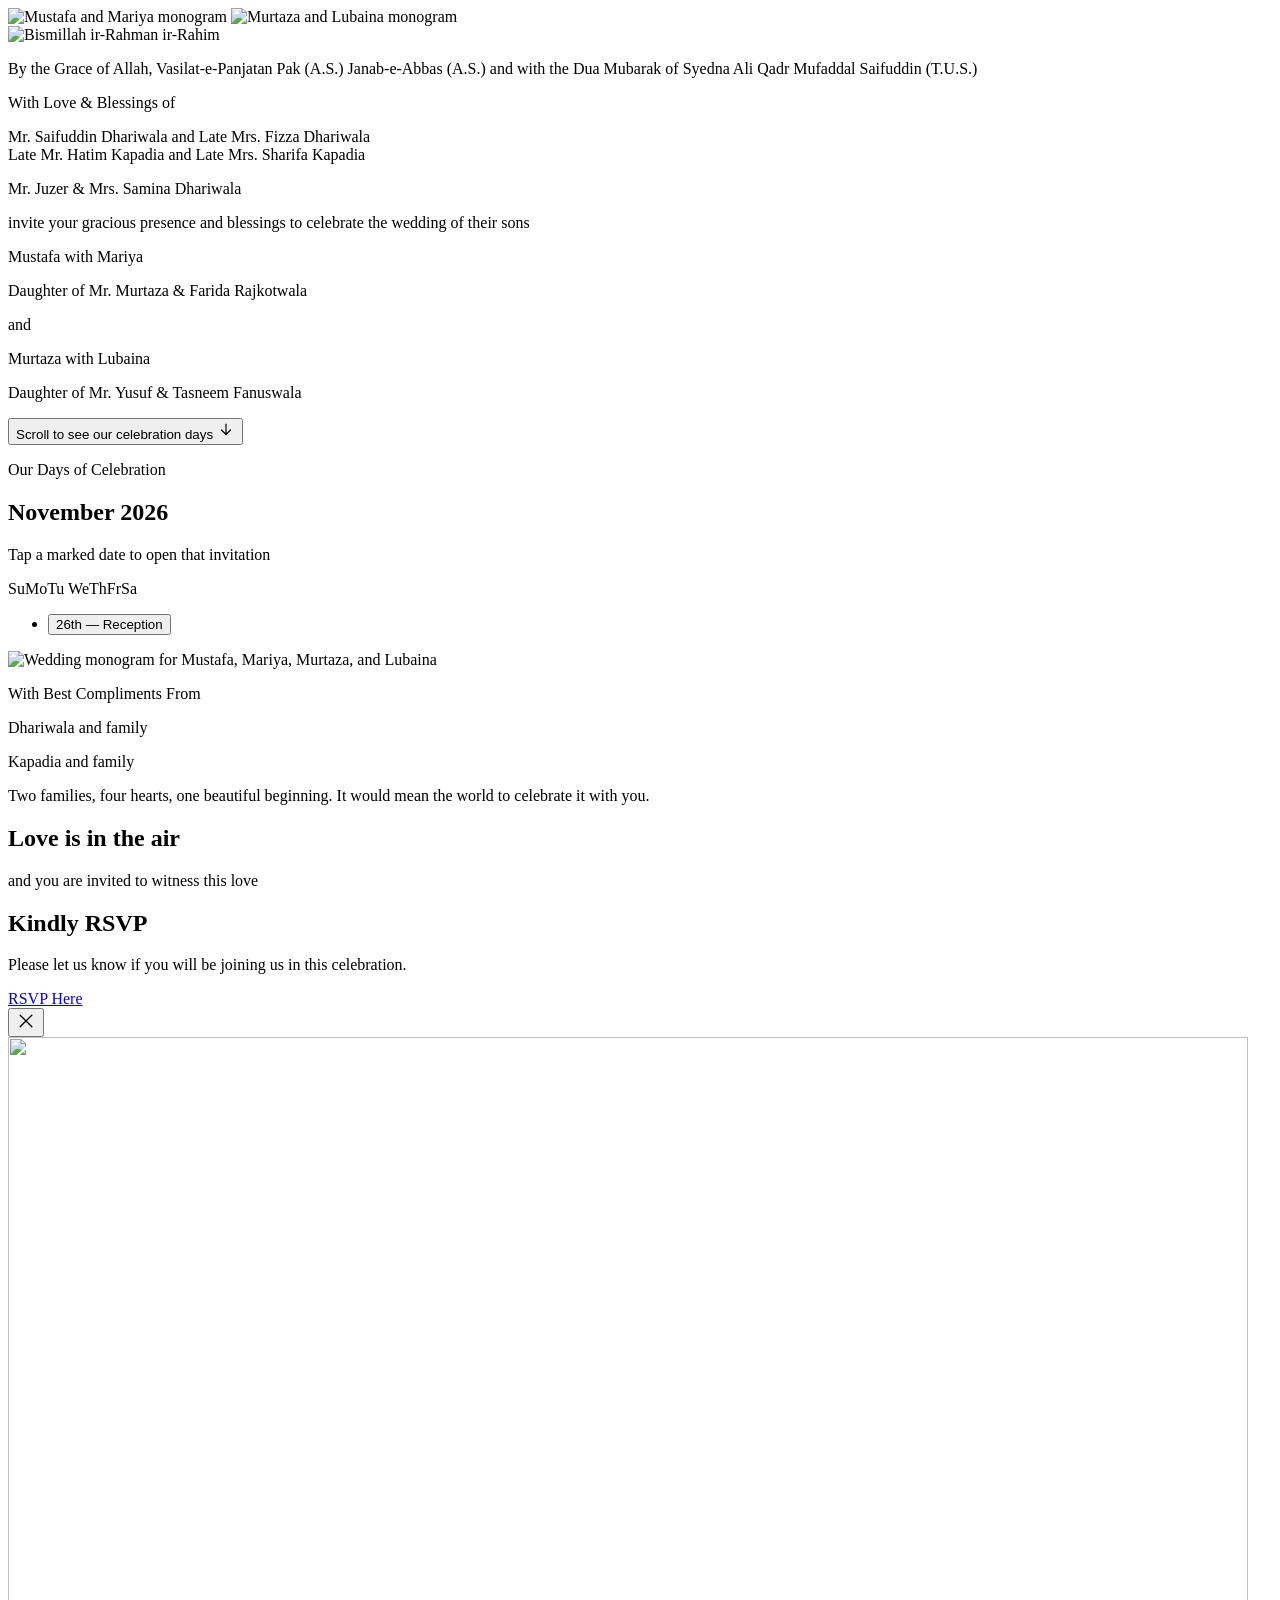
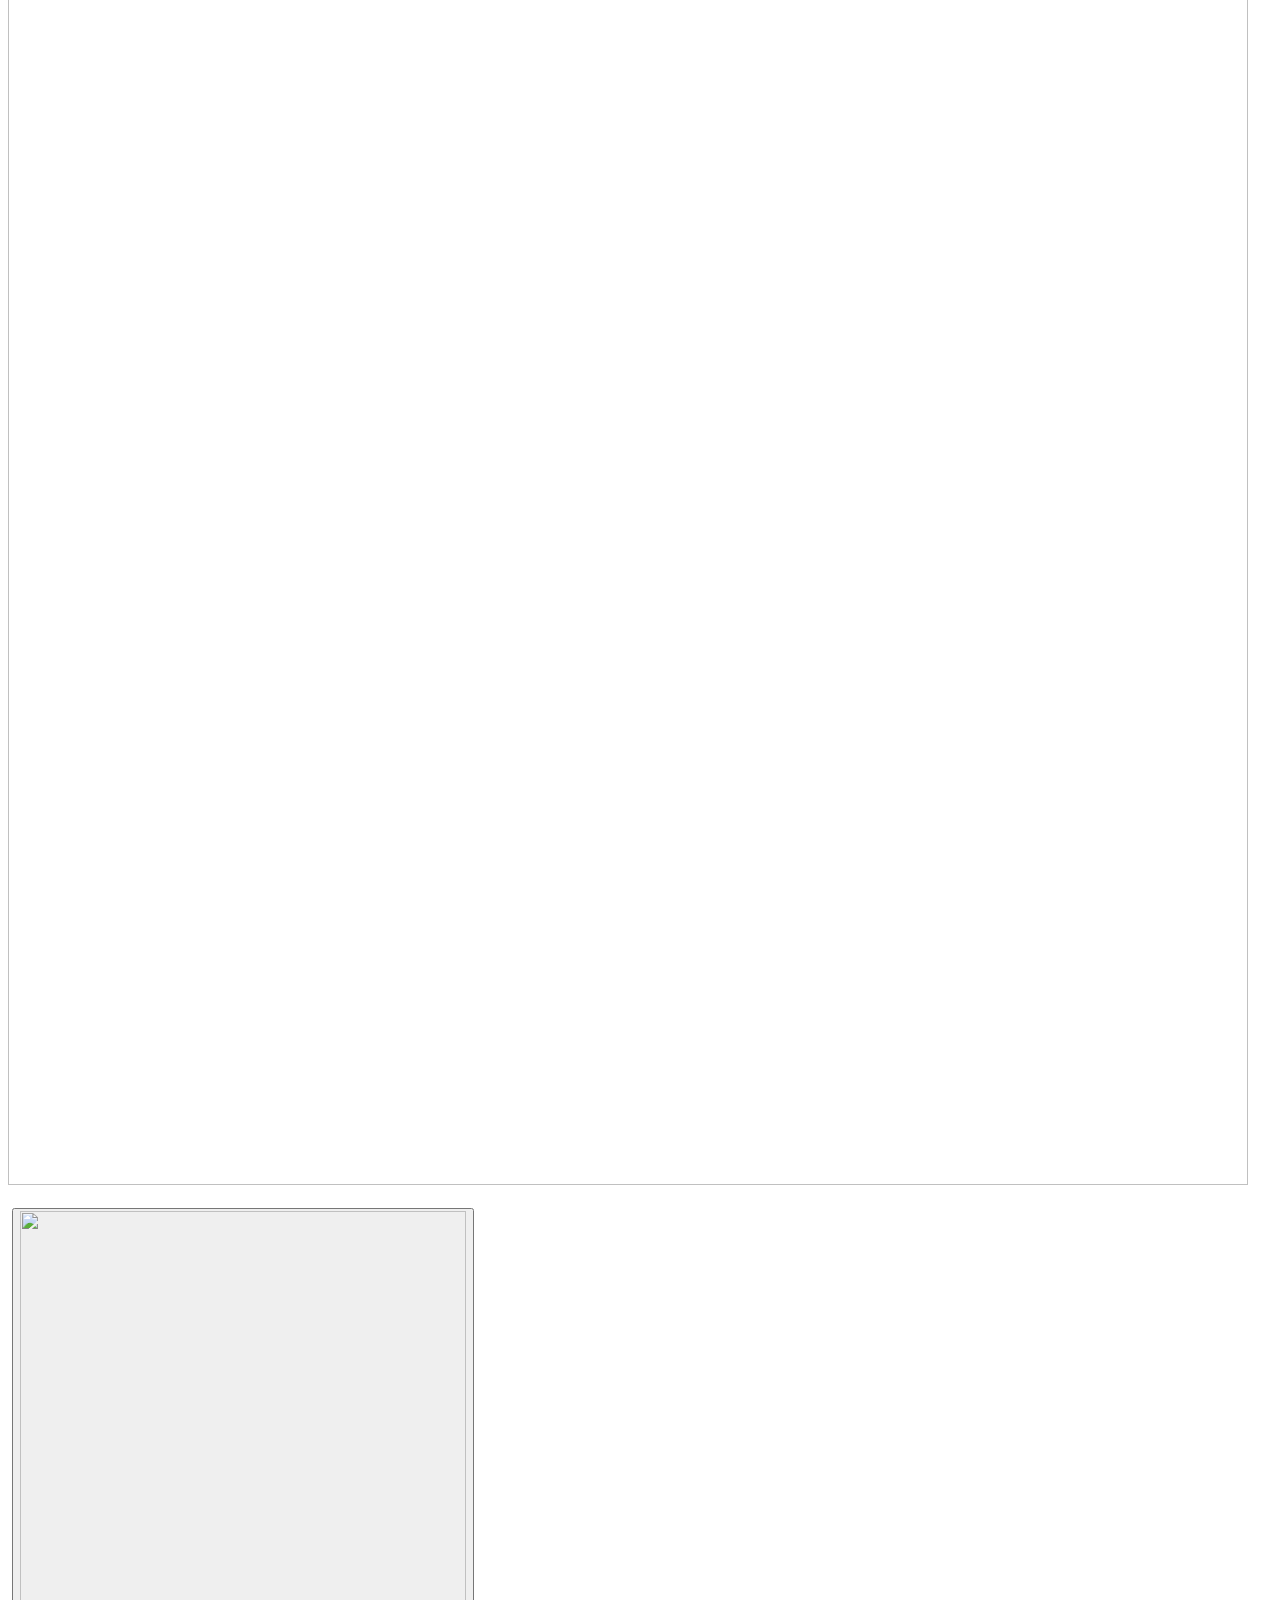
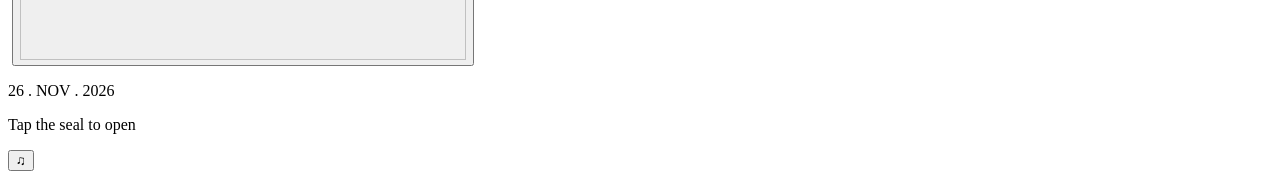
==== index.html @ 031650e4 "Add files via upload" ====
<!DOCTYPE html>
<html lang="en">
<head>
  <meta charset="UTF-8">
  <meta name="viewport" content="width=device-width, initial-scale=1, viewport-fit=cover">
  <title>Mustafa &amp; Mariya · Murtaza &amp; Lubaina</title>

  <meta name="theme-color" content="#57736a">

  <!-- Link preview (WhatsApp, iMessage…). After hosting, change this to the full https:// address of images/envelope.png -->
  <meta property="og:title" content="You're invited to a wedding.">
  <meta property="og:description" content="Tap the seal to open your invitation.">
  <meta property="og:image" content="images/envelope.png">

  <link rel="preload" as="image" href="images/envelope.png">
  <link rel="preload" as="image" href="images/seal.png">
  <link rel="preconnect" href="https://fonts.googleapis.com">
  <link rel="preconnect" href="https://fonts.gstatic.com" crossorigin>
  <link href="https://fonts.googleapis.com/css2?family=Cormorant+Garamond:ital,wght@0,300;0,400;0,500;0,700;1,300;1,400&family=Amiri:ital@0;1&family=Great+Vibes&display=swap" rel="stylesheet">
  <link rel="stylesheet" href="style.css?v=invitees-1">
</head>
<body>

  <!-- ============ THE LETTER (full page, scrolls inside) ============ -->
  <main class="letter" id="letter" tabindex="-1">

    <!-- ---- Page 1: the invitation proper (your card design) ---- -->
    <article class="paper paper--image">
      <div class="page-monogram-pair">
        <img src="images/mandm.png" alt="Mustafa and Mariya monogram" width="277" height="315">
        <img src="images/mandl.png" alt="Murtaza and Lubaina monogram" width="232" height="366">
      </div>
      <img class="page-bismillah" src="images/bismillah.png" alt="Bismillah ir-Rahman ir-Rahim" width="400" height="160">
      <p class="opening-blessing">By the Grace of Allah, Vasilat-e-Panjatan Pak (A.S.) Janab-e-Abbas (A.S.) and with the Dua Mubarak of Syedna Ali Qadr Mufaddal Saifuddin (T.U.S.)</p>
      <div class="opening-family">
        <p class="family-blessing">With Love &amp; Blessings of</p>
        <p class="family-names"><span>Mr. Saifuddin Dhariwala</span> and <span>Late Mrs. Fizza Dhariwala</span><br><span>Late Mr. Hatim Kapadia</span> and <span>Late Mrs. Sharifa Kapadia</span></p>
      </div>
      <div class="hosts-invitation">
        <p class="family-hosts">Mr. Juzer &amp; Mrs. Samina <span>Dhariwala</span></p>
        <p class="family-invitation">invite your gracious presence and blessings to celebrate the wedding of their sons</p>
      </div>
      <div class="couple-announcements">
        <section class="couple-announcement" aria-label="Mustafa and Mariya">
          <p class="announcement-names">Mustafa <span>with</span> Mariya</p>
          <p class="announcement-family"><span class="daughter-of">Daughter of</span> Mr. Murtaza &amp; Farida Rajkotwala</p>
        </section>
        <p class="couple-and"><span>and</span></p>
        <section class="couple-announcement" aria-label="Murtaza and Lubaina">
          <p class="announcement-names">Murtaza <span>with</span> Lubaina</p>
          <p class="announcement-family"><span class="daughter-of">Daughter of</span> Mr. Yusuf &amp; Tasneem Fanuswala</p>
        </section>
      </div>
      <button class="celebration-link" id="celebrationLink" type="button">
        <span>Scroll to see our celebration days</span>
        <svg viewBox="0 0 24 24" width="18" height="18" aria-hidden="true"><path d="M12 4v14m0 0-6-6m6 6 6-6" fill="none" stroke="currentColor" stroke-width="1.6" stroke-linecap="round" stroke-linejoin="round"/></svg>
      </button>
    </article>

    <!-- ---- Page 2: the calendar ---- -->
    <section class="paper calendar-page" id="calendarSection" aria-label="Wedding calendar">

      <p class="intro">Our Days of Celebration</p>
      <h2 class="cal-title">November 2026</h2>
      <p class="cal-sub">Tap a marked date to open that invitation</p>

      <div class="calendar" role="grid" aria-label="November 2026">
        <div class="cal-weekdays" role="row">
          <span role="columnheader">Su</span><span role="columnheader">Mo</span><span role="columnheader">Tu</span>
          <span role="columnheader">We</span><span role="columnheader">Th</span><span role="columnheader">Fr</span><span role="columnheader">Sa</span>
        </div>
        <div class="cal-grid" role="rowgroup" id="calGrid">
          <!-- filled by script.js -->
        </div>
      </div>

      <ul class="legend">
        <li hidden><button class="legend-btn" data-event="majlis"><span class="dot"></span>20th — Majlis</button></li>
        <li hidden><button class="legend-btn" data-event="mehndi"><span class="dot"></span>23rd — Mehendi</button></li>
        <li><button class="legend-btn" data-event="reception"><span class="dot"></span>26th — Reception</button></li>
      </ul>
      <section class="closing-note" aria-label="Compliments and RSVP">
        <div class="closing-divider" aria-hidden="true"></div>
        <img class="closing-monogram" src="images/monogram.png" alt="Wedding monogram for Mustafa, Mariya, Murtaza, and Lubaina" width="450" height="331">
        <div class="closing-compliments">
          <p class="compliments-title">With Best Compliments From</p>
          <p>Dhariwala and family</p>
          <p>Kapadia and family</p>
        </div>
        <p class="closing-romance">Two families, four hearts, one beautiful beginning. It would mean the world to celebrate it with you.</p>
        <div class="love-note">
          <h2 class="love-title">Love is in the air</h2>
          <p class="love-line">and you are invited to witness this love</p>
        </div>
        <div class="closing-rsvp">
          <h2>Kindly RSVP</h2>
          <p>Please let us know if you will be joining us in this celebration.</p>
          <a class="rsvp-button" href="https://docs.google.com/forms/d/e/1FAIpQLSeReLZ8HrxY32_xM6urY8RpnNMOFHSHpE87EqS9NHKkzzv5Qg/viewform?usp=publish-editor" target="_blank" rel="noopener noreferrer">RSVP Here</a>
        </div>
      </section>
    </section>
  </main>

  <!-- ============ Per-event invite, opens over the top ============ -->
  <div class="modal" id="eventModal" aria-hidden="true">
    <div class="modal-backdrop" id="modalBackdrop"></div>
    <div class="modal-card" role="dialog" aria-modal="true" aria-labelledby="modalTitle">
      <button class="modal-close" id="modalClose" type="button" aria-label="Close">
        <svg viewBox="0 0 24 24" width="20" height="20" aria-hidden="true"><path d="M5 5l14 14M19 5 5 19" fill="none" stroke="currentColor" stroke-width="1.6" stroke-linecap="round"/></svg>
      </button>
      <div class="modal-invite-wrap">
        <img class="modal-card-image" id="modalImage" src="" alt="" width="1240" height="1748">
        <a class="modal-location-link" id="modalLocation" href="#" target="_blank" rel="noopener noreferrer" aria-label="Open event location in Google Maps"></a>
      </div>
      <h3 class="sr-only" id="modalTitle"></h3>
    </div>
  </div>

  <!-- ============ THE ENVELOPE (covers the page until opened) ============ -->
  <div class="envelope" id="envelope">
    <div class="stage">
      <div class="flap flap--bottom"></div>
      <div class="flap flap--left"></div>
      <div class="flap flap--right"></div>
      <div class="flap flap--top"></div>
      <img class="opening-butterfly" src="images/butterfly.svg" alt="" aria-hidden="true">

      <button class="seal" id="seal" type="button" aria-label="Open the invitation">
        <img src="images/seal.png" alt="" width="446" height="449">
      </button>
      <p class="envelope-date">26 . NOV . 2026</p>
      <p class="hint">Tap the seal to open</p>
    </div>
  </div>

  <audio id="bgMusic" src="audio/music.mp3" loop preload="auto" playsinline></audio>
  <button id="musicToggle" class="music-toggle" type="button" aria-label="Mute music">♫</button>

  <script src="script.js?v=lanterns-2"></script>
</body>
</html>
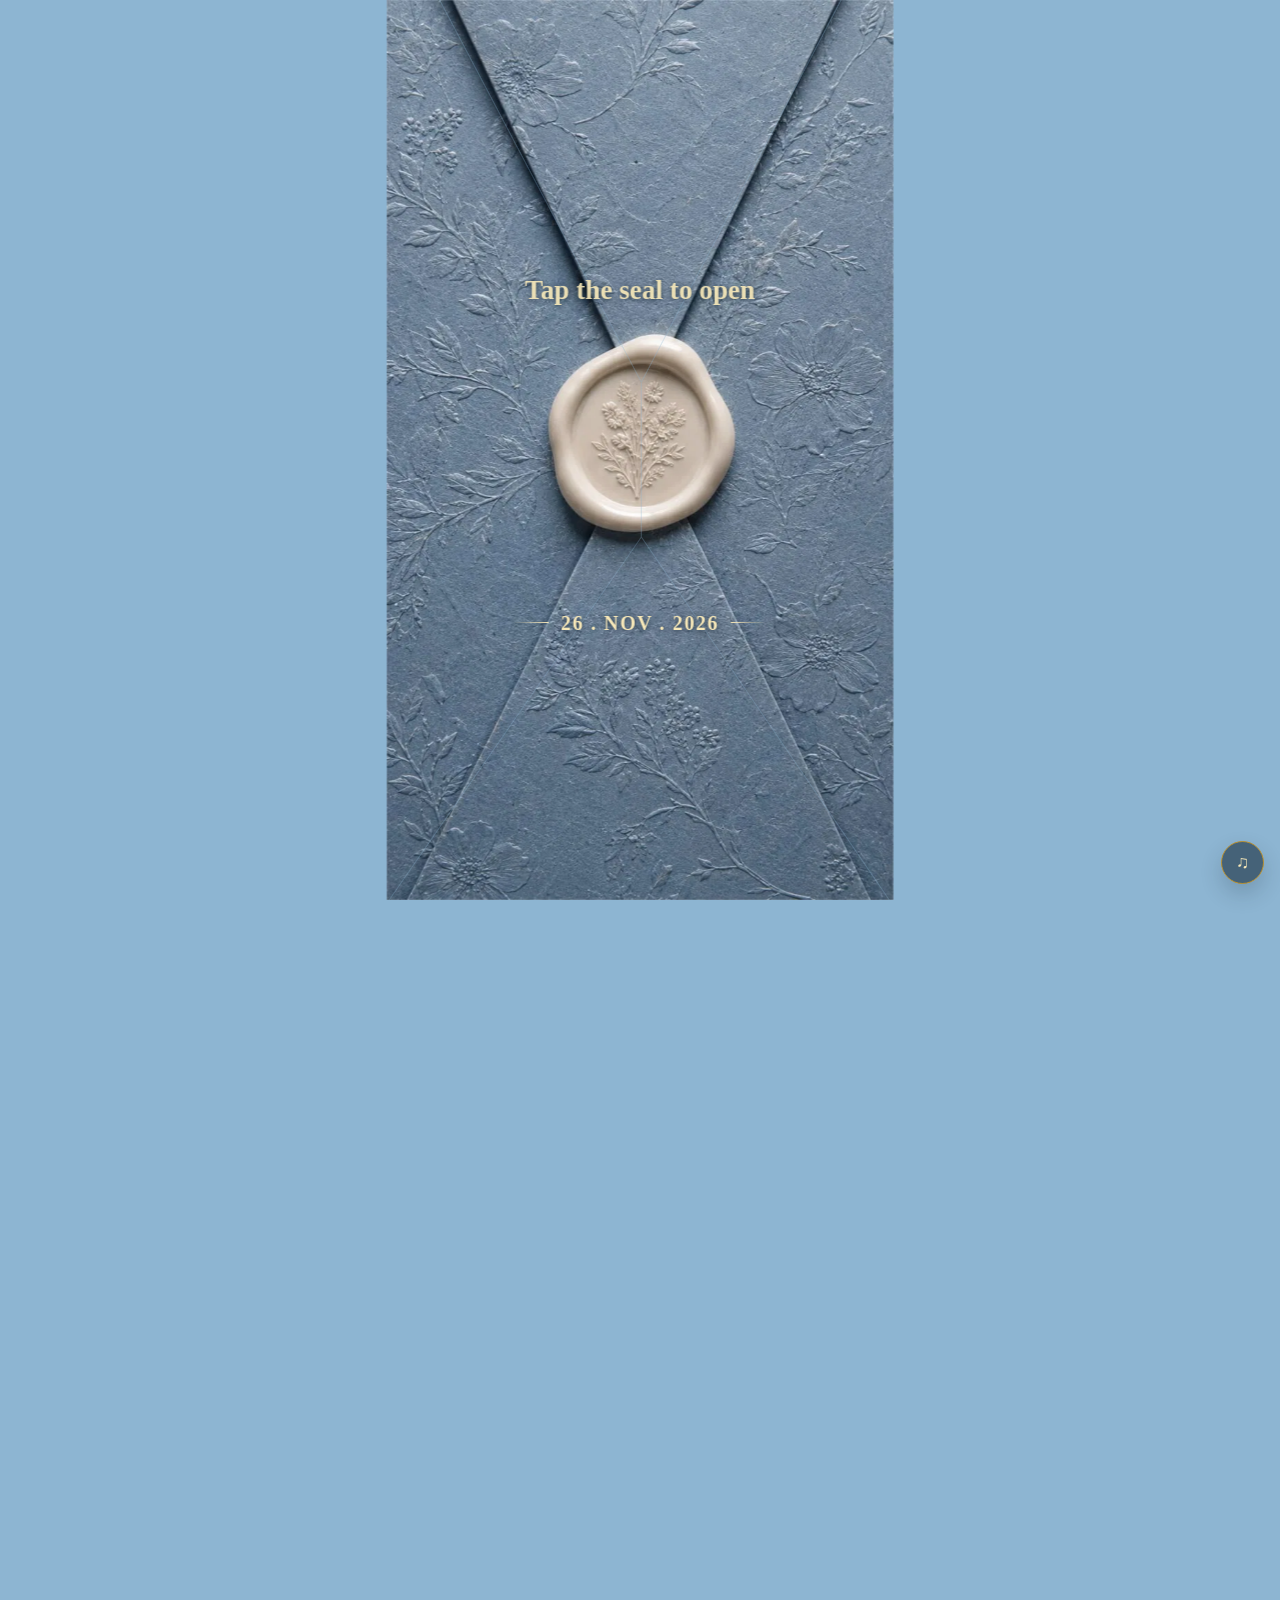
==== commit a3e40085: "Add files via upload" ====
--- a/index.html
+++ b/index.html
@@ -17,7 +17,7 @@
   <link rel="preconnect" href="https://fonts.googleapis.com">
   <link rel="preconnect" href="https://fonts.gstatic.com" crossorigin>
   <link href="https://fonts.googleapis.com/css2?family=Cormorant+Garamond:ital,wght@0,300;0,400;0,500;0,700;1,300;1,400&family=Amiri:ital@0;1&family=Great+Vibes&display=swap" rel="stylesheet">
-  <link rel="stylesheet" href="style.css?v=invitees-1">
+  <link rel="stylesheet" href="style.css?v=credit-4">
 </head>
 <body>
 
@@ -81,7 +81,10 @@
       </ul>
       <section class="closing-note" aria-label="Compliments and RSVP">
         <div class="closing-divider" aria-hidden="true"></div>
-        <img class="closing-monogram" src="images/monogram.png" alt="Wedding monogram for Mustafa, Mariya, Murtaza, and Lubaina" width="450" height="331">
+        <div class="page-monogram-pair closing-monogram-pair">
+          <img src="images/mandm.png" alt="Mustafa and Mariya monogram" width="277" height="315">
+          <img src="images/mandl.png" alt="Murtaza and Lubaina monogram" width="232" height="366">
+        </div>
         <div class="closing-compliments">
           <p class="compliments-title">With Best Compliments From</p>
           <p>Dhariwala and family</p>
@@ -98,6 +101,7 @@
           <a class="rsvp-button" href="https://docs.google.com/forms/d/e/1FAIpQLSeReLZ8HrxY32_xM6urY8RpnNMOFHSHpE87EqS9NHKkzzv5Qg/viewform?usp=publish-editor" target="_blank" rel="noopener noreferrer">RSVP Here</a>
         </div>
       </section>
+      <p class="site-credit">Designed &amp; created by Zainab ZN &middot; <a href="tel:+971503867110">+971 50 386 7110</a></p>
     </section>
   </main>
 
--- a/style.css
+++ b/style.css
@@ -0,0 +1,1209 @@
+:root {
+  --blue: #8db5d2;
+  --blue-deep: #1e3d57;
+  --ink: #172c3c;
+  --ink-soft: #293f50;
+  --accent-gold: #795722;
+  --paper: #f2ece0;
+  --paper-line: rgba(65, 107, 140, 0.28);
+  --seal: #e8f2f8;
+  --vh: 100vh;
+  --stage-w: calc(var(--vh) * 736 / 1307);
+}
+@supports (height: 100dvh) {
+  :root { --vh: 100dvh; }
+}
+
+*, *::before, *::after { box-sizing: border-box; }
+
+body {
+  margin: 0;
+  height: var(--vh);
+  overflow: hidden;
+  background: var(--blue);
+  color: var(--ink);
+  font-family: "Cormorant Garamond", Georgia, serif;
+  font-size: 1.2rem;
+  line-height: 1.5;
+  font-variant-numeric: lining-nums;
+  -webkit-font-smoothing: antialiased;
+  overscroll-behavior: none;
+}
+body.is-open {
+  height: auto;
+  min-height: var(--vh);
+  overflow-x: hidden;
+  overflow-y: auto;
+}
+
+/* Envelope opening */
+.envelope {
+  position: fixed;
+  inset: 0;
+  z-index: 10;
+  overflow: hidden;
+  cursor: pointer;
+  -webkit-tap-highlight-color: transparent;
+}
+.stage {
+  position: absolute;
+  top: 0;
+  left: 50%;
+  width: var(--stage-w);
+  height: var(--vh);
+  transform: translateX(-50%);
+  perspective: 1600px;
+  perspective-origin: 50% 46%;
+}
+.flap {
+  --d: 0s;
+  position: absolute;
+  inset: 0;
+  background: url("images/envelope.png") center / 100% 100% no-repeat;
+  backface-visibility: hidden;
+  -webkit-backface-visibility: hidden;
+  will-change: transform;
+  transition:
+    transform 1.2s cubic-bezier(0.6, 0.03, 0.28, 1) var(--d),
+    opacity 0.3s ease calc(var(--d) + 0.85s);
+}
+.flap::before {
+  content: "";
+  position: absolute;
+  inset: 0;
+  background: url("images/envelope.png") center / 100% 100% no-repeat;
+  transition: opacity 0.5s ease 0.3s;
+}
+body.is-opening .flap::before { opacity: 0; }
+.flap--top {
+  --d: 0.45s;
+  clip-path: polygon(10.46% 0, 89.67% 0, 50.27% 42.46%);
+  transform-origin: 50% 0;
+}
+.flap--left {
+  --d: 0.65s;
+  clip-path: polygon(0 0, 10.46% 0, 50.27% 42.46%, 50.27% 59.68%, 0.5% 100%, 0 100%);
+  transform-origin: 0 50%;
+}
+.flap--right {
+  --d: 0.65s;
+  clip-path: polygon(89.67% 0, 100% 0, 100% 100%, 99.18% 100%, 50.27% 59.68%, 50.27% 42.46%);
+  transform-origin: 100% 50%;
+}
+.flap--bottom {
+  --d: 0.85s;
+  clip-path: polygon(0.5% 100%, 99.18% 100%, 50.27% 59.68%);
+  transform-origin: 50% 100%;
+}
+.opening-butterfly {
+  position: absolute;
+  z-index: 3;
+  top: 49%;
+  left: -15%;
+  width: clamp(48px, 12vw, 76px);
+  height: auto;
+  opacity: 0;
+  pointer-events: none;
+}
+body.is-opening .opening-butterfly {
+  animation: butterfly-flight 1.65s cubic-bezier(0.35, 0.05, 0.55, 0.95) 0.08s both;
+}
+@keyframes butterfly-flight {
+  0% { left: -15%; top: 52%; opacity: 0; transform: translate(-50%, -50%) rotate(-18deg) scale(0.7); }
+  12% { opacity: 1; }
+  35% { top: 43%; transform: translate(-50%, -50%) rotate(12deg) scale(1); }
+  62% { top: 53%; transform: translate(-50%, -50%) rotate(-10deg) scale(0.95); }
+  82% { top: 45%; opacity: 1; transform: translate(-50%, -50%) rotate(8deg) scale(0.9); }
+  100% { left: 112%; top: 49%; opacity: 0; transform: translate(-50%, -50%) rotate(18deg) scale(0.75); }
+}
+.seal {
+  position: absolute;
+  left: 27%;
+  top: 39%;
+  width: 46%;
+  padding: 0;
+  border: 0;
+  background: none;
+  cursor: pointer;
+  filter: drop-shadow(0 0.5rem 0.75rem rgba(20, 27, 34, 0.35));
+  animation: breathe 3.6s ease-in-out infinite;
+  -webkit-tap-highlight-color: transparent;
+}
+.seal img { display: block; width: 100%; height: auto; visibility: hidden; }
+.seal:focus-visible {
+  outline: 2px solid var(--seal);
+  outline-offset: 8px;
+  border-radius: 50%;
+}
+@keyframes breathe { 50% { transform: scale(1.04); } }
+.envelope-date {
+  position: absolute;
+  z-index: 2;
+  top: 67.5%;
+  left: 0;
+  right: 0;
+  margin: 0;
+  color: #fff;
+  font-size: 1.25rem;
+  font-weight: 600;
+  text-align: center;
+  text-shadow: 0 1px 4px rgba(25, 43, 56, 0.8);
+  pointer-events: none;
+  transition: opacity 0.25s ease;
+}
+.hint {
+  position: absolute;
+  left: 0;
+  right: 0;
+  top: 30%;
+  margin: 0;
+  text-align: center;
+  font-size: 1.7rem;
+  font-weight: 700;
+  color: #fff;
+  text-shadow: 0 1px 5px rgba(25, 43, 56, 0.85);
+  pointer-events: none;
+  opacity: 0;
+  animation: hint-in 1.2s ease 1.2s forwards;
+}
+.music-toggle {
+  position: fixed;
+  right: 1rem;
+  bottom: 1rem;
+  z-index: 25;
+  min-width: 2.7rem;
+  height: 2.7rem;
+  padding: 0 0.8rem;
+  border: 1px solid rgba(255, 255, 255, 0.7);
+  border-radius: 999px;
+  background: rgba(23, 44, 60, 0.6);
+  color: #fff;
+  font-size: 1.1rem;
+  font-weight: 700;
+  cursor: pointer;
+  box-shadow: 0 10px 22px rgba(20, 37, 50, 0.2);
+}
+.music-toggle:focus-visible {
+  outline: 2px solid #fff;
+  outline-offset: 3px;
+}
+@keyframes hint-in { to { opacity: 0.92; } }
+body.is-opening .envelope { pointer-events: none; }
+body.is-opening .seal { animation: seal-break 0.8s ease-in forwards; }
+body.is-opening .envelope-date { opacity: 0; }
+body.is-opening .hint { animation: none; opacity: 0; transition: opacity 0.25s ease; }
+body.is-opening .flap { opacity: 0; }
+body.is-opening .flap--top { transform: rotateX(115deg); }
+body.is-opening .flap--bottom { transform: rotateX(-115deg); }
+body.is-opening .flap--left { transform: rotateY(-115deg); }
+body.is-opening .flap--right { transform: rotateY(115deg); }
+@keyframes seal-break {
+  0% { transform: scale(1); opacity: 1; }
+  25% { transform: scale(1.07); opacity: 1; }
+  100% { transform: scale(0.86) rotate(-4deg); opacity: 0; }
+}
+
+/* One continuous white page with a repeating blue floral frame */
+.letter {
+  position: relative;
+  z-index: 1;
+  min-height: var(--vh);
+  visibility: hidden;
+  outline: none;
+  scroll-behavior: smooth;
+  background: var(--paper);
+  border-style: solid;
+  border-width: clamp(58px, 8vh, 92px) clamp(44px, 7vw, 76px);
+  border-image-source: url("images/border.jpg");
+  border-image-slice: 12% 12% 10% 12%;
+  border-image-repeat: round;
+}
+body.is-opening .letter,
+body.is-open .letter { visibility: visible; }
+body.is-open .letter { overflow: visible; }
+.paper {
+  position: relative;
+  z-index: 1;
+  width: min(100%, max(var(--stage-w), 26rem));
+  margin: 0 auto;
+  padding: clamp(4.5rem, 11vh, 6.5rem) 2.25rem clamp(9rem, 17vh, 11rem);
+  background: transparent;
+  text-align: center;
+}
+.paper + .paper { border-top: 0; }
+.paper--image {
+  display: flex;
+  flex-direction: column;
+  align-items: center;
+  justify-content: flex-start;
+  min-height: var(--vh);
+  padding: clamp(1.5rem, 4vh, 2.5rem) 0 1rem;
+  background-color: var(--paper);
+}
+.page-bismillah {
+  display: block;
+  width: min(84%, 24rem);
+  height: auto;
+  margin: clamp(1.5rem, 4vh, 2.5rem) auto clamp(1.25rem, 3vh, 2rem);
+}
+.opening-blessing {
+  max-width: min(90%, 32rem);
+  margin: 0 auto;
+  color: var(--blue-deep);
+  font-size: 1.4rem;
+  font-weight: 700;
+  font-style: italic;
+  line-height: 1.5;
+  text-align: center;
+}
+.opening-family {
+  width: min(90%, 34rem);
+  margin: clamp(1.5rem, 4vh, 2.25rem) auto 0;
+  padding: 0.4rem 1rem;
+  color: var(--ink);
+  text-align: center;
+}
+.opening-family p { margin: 0; }
+.family-blessing {
+  color: var(--accent-gold);
+  font-size: 1.6rem;
+  font-weight: 700;
+  font-style: italic;
+}
+/* The elders' names, set in a gold box */
+.family-names {
+  width: fit-content;
+  max-width: 100%;
+  margin: 0.9rem auto 0 !important;
+  padding: 0.9rem 1.4rem;
+  border: 1.5px solid var(--gold);
+  outline: 1px solid var(--gold-light);
+  outline-offset: -6px;
+  background: rgba(255, 252, 244, 0.55);
+  color: var(--ink);
+  font-size: 1.35rem;
+  font-weight: 600;
+  line-height: 1.55;
+}
+.family-names span { white-space: nowrap; }
+
+/* Hosts, invitation line and the two couples */
+.hosts-invitation {
+  width: min(90%, 34rem);
+  margin: clamp(2rem, 5vh, 2.75rem) auto 0;
+}
+.family-hosts {
+  margin: 0 auto;
+  color: var(--blue-deep);
+  font-size: 1.3rem;
+  font-weight: 600;
+  line-height: 1.45;
+  letter-spacing: 0.17em;
+  text-transform: uppercase;
+}
+.family-hosts span { display: block; }
+.family-invitation {
+  max-width: 23rem;
+  margin: 0.9rem auto 0;
+  color: var(--ink-soft);
+  font-size: 1.25rem;
+  font-weight: 500;
+  font-style: italic;
+  line-height: 1.45;
+}
+.couple-announcements {
+  display: grid;
+  grid-template-columns: minmax(0, 1fr);
+  gap: 0;
+  width: min(94%, 36rem);
+  margin: clamp(1.4rem, 3.5vh, 2rem) auto 1.25rem;
+}
+.couple-announcement {
+  min-width: 0;
+  padding: 0;
+}
+.announcement-names {
+  margin: 0;
+  color: var(--blue-deep);
+  font-family: "Great Vibes", "Cormorant Garamond", cursive;
+  font-size: clamp(2.5rem, 6vw, 4rem);
+  line-height: 1.25;
+  white-space: nowrap;
+}
+.announcement-names span {
+  margin: 0 0.12em;
+  color: var(--gold-deep);
+  font-size: 0.6em;
+}
+.announcement-family {
+  margin: 0.15rem auto 0;
+  color: var(--ink-soft);
+  font-size: 1.2rem;
+  font-weight: 500;
+  font-style: italic;
+  line-height: 1.4;
+}
+.daughter-of {
+  display: block;
+  margin-bottom: 0.15rem;
+  color: var(--gold-deep);
+  font-size: 0.78em;
+  font-weight: 700;
+  font-style: normal;
+  letter-spacing: 0.24em;
+  text-transform: uppercase;
+}
+.couple-and {
+  display: flex;
+  align-items: center;
+  justify-content: center;
+  gap: 0.9rem;
+  margin: 1.1rem 0 0.7rem;
+  color: var(--gold-deep);
+  font-size: 1rem;
+  font-weight: 600;
+  letter-spacing: 0.32em;
+  text-transform: uppercase;
+}
+.couple-and span { margin-right: -0.32em; }
+.couple-and::before,
+.couple-and::after {
+  content: "";
+  width: 2.6rem;
+  height: 1.5px;
+  background: var(--gold);
+}
+.closing-note {
+  width: min(100%, 32rem);
+  margin: clamp(5rem, 12vh, 8rem) auto 0;
+  color: var(--ink);
+  text-align: center;
+}
+.closing-divider {
+  position: relative;
+  width: min(72%, 22rem);
+  height: 1px;
+  margin: 0 auto 2rem;
+  background: var(--paper-line);
+}
+.closing-divider::after {
+  content: "";
+  position: absolute;
+  top: 50%;
+  left: 50%;
+  width: 9px;
+  height: 9px;
+  border: 1px solid var(--blue-deep);
+  background: var(--paper);
+  transform: translate(-50%, -50%) rotate(45deg);
+}
+.closing-monogram {
+  display: block;
+  width: min(95%, 28rem);
+  height: auto;
+  margin: 0 auto 1.75rem;
+}
+.closing-compliments {
+  width: fit-content;
+  max-width: 100%;
+  margin: 0 auto;
+  padding-top: 0.9rem;
+  border-top: 1px solid var(--paper-line);
+}
+.closing-compliments p {
+  margin: 0.2rem 0;
+  color: var(--ink);
+  font-size: 1rem;
+  font-weight: 500;
+}
+.closing-compliments .compliments-title {
+  margin-bottom: 0.45rem;
+  color: var(--accent-gold);
+  font-size: 1.1rem;
+  font-weight: 700;
+  font-style: italic;
+}
+.closing-romance {
+  max-width: 29rem;
+  margin: 1.25rem auto 0;
+  color: var(--ink-soft);
+  font-size: 1.05rem;
+  font-weight: 500;
+  font-style: italic;
+  line-height: 1.5;
+}
+.closing-rsvp {
+  margin: 5rem auto 0;
+}
+.closing-rsvp h2 {
+  margin: 0;
+  color: var(--blue-deep);
+  font-size: clamp(2rem, 6vw, 2.6rem);
+  font-weight: 700;
+  font-style: italic;
+}
+.closing-rsvp p {
+  max-width: 28rem;
+  margin: 0.35rem auto 0;
+  color: var(--ink);
+  font-size: 1.1rem;
+  font-weight: 500;
+  line-height: 1.45;
+}
+.celebration-link {
+  display: inline-flex;
+  align-items: center;
+  justify-content: center;
+  gap: 0.45rem;
+  margin: 0.75rem auto 1rem;
+  padding: 0.45rem 0.75rem;
+  border: 1px solid var(--blue-deep);
+  border-radius: 4px;
+  background: rgba(242, 236, 224, 0.9);
+  color: var(--blue-deep);
+  font-family: inherit;
+  font-size: 1rem;
+  cursor: pointer;
+}
+.celebration-link:hover { background: rgba(141, 181, 210, 0.18); }
+.celebration-link:focus-visible { outline: 2px solid var(--blue-deep); outline-offset: 3px; }
+.celebration-link svg { flex: 0 0 auto; }
+.page-monogram-pair {
+  display: grid;
+  grid-template-columns: minmax(0, 1.15fr) minmax(0, 1fr);
+  align-items: end;
+  gap: 0.5rem;
+  width: min(94%, 30rem);
+  margin: 0 auto;
+}
+.page-monogram-pair img {
+  display: block;
+  width: 100%;
+  height: auto;
+  mix-blend-mode: darken;
+}
+body.is-opening .paper:first-child {
+  animation: rise 0.9s cubic-bezier(0.2, 0.7, 0.2, 1) 1.15s both;
+}
+@keyframes rise {
+  from { opacity: 0; transform: translateY(3vh) scale(0.985); }
+  to { opacity: 1; transform: none; }
+}
+
+/* Invitation text styles retained for future content */
+.crest {
+  display: block;
+  width: 80px;
+  height: auto;
+  margin: 0 auto 1.5rem;
+  filter: drop-shadow(0 3px 5px rgba(52, 66, 79, 0.25));
+}
+.bismillah {
+  margin: 0 0 0.85rem;
+  font-family: "Amiri", "Cormorant Garamond", serif;
+  font-style: italic;
+  font-size: 1.7rem;
+  color: var(--blue-deep);
+}
+.invocation {
+  max-width: 26rem;
+  margin: 0 auto;
+  font-size: 1.05rem;
+  line-height: 1.65;
+  color: var(--ink);
+}
+.rule {
+  width: 3rem;
+  height: 1px;
+  margin: 1.75rem auto;
+  background: var(--blue);
+  opacity: 0.6;
+}
+.rule--small { width: 2rem; margin: 1.5rem auto; }
+.intro {
+  margin: 0;
+  font-style: italic;
+  font-weight: 600;
+  font-size: 1.2rem;
+  color: var(--blue-deep);
+}
+.elders { margin: 0.6rem 0 0; font-size: 1.1rem; line-height: 1.7; }
+.invite { margin: 1.75rem 0 0; font-size: 1.15rem; line-height: 1.6; }
+.couple { margin-top: 0.5rem; }
+.couple .groom,
+.couple .bride {
+  margin: 0;
+  font-weight: 300;
+  font-style: italic;
+  font-size: clamp(2.6rem, 11vw, 3.2rem);
+  line-height: 1.15;
+  color: var(--ink);
+}
+.couple .with {
+  margin: 0.15rem 0;
+  font-size: 1.05rem;
+  font-style: italic;
+  color: var(--blue-deep);
+}
+.couple .daughter-of { margin: 0.5rem 0 0; font-size: 1.05rem; }
+.and { margin: 1.1rem 0; font-size: 1.6rem; color: var(--blue); }
+.dates-cta {
+  display: inline-flex;
+  align-items: center;
+  gap: 0.5rem;
+  margin-top: 3rem;
+  padding: 0.75rem 1.75rem;
+  border: 1px solid var(--blue);
+  border-radius: 999px;
+  background: transparent;
+  color: var(--blue-deep);
+  font-family: inherit;
+  font-style: italic;
+  font-size: 1.1rem;
+  cursor: pointer;
+}
+.dates-cta:hover { background: rgba(65, 107, 140, 0.08); }
+.dates-cta svg { animation: nudge 2s ease-in-out infinite; }
+@keyframes nudge { 50% { transform: translateY(4px); } }
+
+/* Calendar */
+.calendar-page {
+  position: relative;
+  padding-top: clamp(4.5rem, 10vh, 6rem);
+}
+.calendar-page > * { position: relative; z-index: 1; }
+.cal-title {
+  position: relative;
+  width: fit-content;
+  max-width: 100%;
+  margin: 0.4rem 0 0.15rem;
+  margin-right: auto;
+  margin-left: auto;
+  font-weight: 600;
+  font-style: italic;
+  font-size: clamp(2.4rem, 9vw, 2.9rem);
+  white-space: nowrap;
+  color: var(--ink);
+}
+.cal-title::before,
+.cal-title::after {
+  content: "";
+  position: absolute;
+  top: 50%;
+  width: 36px;
+  height: 36px;
+  background-image: url("images/blank-frame.jpg");
+  background-size: 269px 381px;
+  background-position: 0 -52px;
+  background-repeat: no-repeat;
+  transform: translateY(-50%);
+  pointer-events: none;
+}
+.cal-title::before { left: -2.25rem; }
+.cal-title::after { right: -2.25rem; transform: translateY(-50%) scaleX(-1); }
+.cal-sub { margin: 0 0 2rem; font-size: 1rem; font-weight: 600; color: var(--ink-soft); }
+.calendar {
+  max-width: 22rem;
+  margin: 0 auto;
+  padding: 0.9rem 0.75rem 1rem;
+}
+.cal-weekdays,
+.cal-grid { display: grid; grid-template-columns: repeat(7, 1fr); }
+.cal-weekdays {
+  margin-bottom: 0.65rem;
+  padding-bottom: 0.45rem;
+  border-bottom: 1px solid var(--paper-line);
+  font-size: 0.95rem;
+  font-weight: 700;
+  color: var(--blue-deep);
+}
+.cal-grid { row-gap: 0.35rem; }
+.cal-day {
+  position: relative;
+  display: flex;
+  align-items: center;
+  justify-content: center;
+  height: 2.6rem;
+  font-size: 1.15rem;
+  font-weight: 700;
+  border: none;
+  background: none;
+  font-family: inherit;
+  color: #0b1823;
+}
+.cal-day.is-blank { visibility: hidden; }
+.cal-day.is-marked {
+  cursor: pointer;
+  border-radius: 50%;
+  color: var(--paper);
+  background: var(--blue-deep);
+  font-weight: 500;
+  box-shadow: 0 2px 6px rgba(52, 79, 99, 0.25);
+}
+.cal-day.is-marked::after {
+  content: "";
+  position: absolute;
+  inset: -4px;
+  border: 1px solid var(--blue);
+  border-radius: 50%;
+  opacity: 0.7;
+}
+.cal-day.is-marked:hover,
+.cal-day.is-marked:focus-visible { background: var(--ink); }
+.cal-day:focus-visible { outline: 2px solid var(--blue); outline-offset: 3px; }
+.legend {
+  list-style: none;
+  margin: 2rem 0 0;
+  padding: 0;
+  display: flex;
+  flex-direction: column;
+  gap: 0.6rem;
+  align-items: center;
+}
+.legend-btn {
+  display: inline-flex;
+  align-items: center;
+  gap: 0.6rem;
+  border: none;
+  background: none;
+  font-family: inherit;
+  font-size: 1.05rem;
+  font-style: italic;
+  color: var(--ink);
+  font-weight: 600;
+  cursor: pointer;
+  padding: 0.2rem 0;
+}
+.legend-btn .dot {
+  width: 0.7rem;
+  height: 0.7rem;
+  border-radius: 50%;
+  background: var(--blue-deep);
+}
+.legend-btn:hover,
+.legend-btn:focus-visible { color: var(--blue-deep); }
+
+/* Event invitation modal */
+.modal {
+  position: fixed;
+  inset: 0;
+  z-index: 20;
+  display: flex;
+  align-items: center;
+  justify-content: center;
+  padding: 5vh 1.25rem;
+  visibility: hidden;
+  opacity: 0;
+  transition: opacity 0.3s ease, visibility 0s linear 0.3s;
+}
+.modal.is-open {
+  visibility: visible;
+  opacity: 1;
+  transition: opacity 0.3s ease;
+}
+.modal-backdrop {
+  position: absolute;
+  inset: 0;
+  background: rgba(30, 48, 62, 0.58);
+  backdrop-filter: blur(2px);
+}
+.modal-card {
+  position: relative;
+  width: min(100%, 24rem);
+  max-height: 86vh;
+  overflow-y: auto;
+  padding: 0;
+  background: var(--paper);
+  text-align: center;
+  border-radius: 6px;
+  box-shadow: 0 20px 45px rgba(20, 37, 50, 0.35);
+  transform: translateY(16px) scale(0.97);
+  opacity: 0;
+  transition: transform 0.35s cubic-bezier(0.2, 0.7, 0.2, 1), opacity 0.3s ease;
+}
+.modal.is-open .modal-card { transform: none; opacity: 1; }
+.modal-invite-wrap {
+  position: relative;
+  width: 100%;
+}
+.modal-card-image { display: block; width: 100%; height: auto; border-radius: 6px; }
+.modal-location-link {
+  position: absolute;
+  top: var(--location-top, 80%);
+  left: 50%;
+  width: 16%;
+  min-width: 44px;
+  max-width: 64px;
+  height: 24px;
+  border-radius: 4px;
+  color: transparent;
+  text-decoration: none;
+  transform: translate(-50%, -50%);
+}
+.modal-location-link:hover { background: rgba(141, 181, 210, 0.16); }
+.modal-location-link:focus-visible {
+  outline: 2px solid var(--blue-deep);
+  outline-offset: 2px;
+  background: rgba(255, 255, 255, 0.18);
+}
+.sr-only {
+  position: absolute;
+  width: 1px;
+  height: 1px;
+  padding: 0;
+  margin: -1px;
+  overflow: hidden;
+  clip: rect(0, 0, 0, 0);
+  white-space: nowrap;
+  border: 0;
+}
+.modal-close {
+  position: absolute;
+  top: 0.6rem;
+  right: 0.6rem;
+  width: 2.1rem;
+  height: 2.1rem;
+  display: grid;
+  place-items: center;
+  border: none;
+  background: rgba(245, 250, 253, 0.9);
+  color: var(--blue-deep);
+  cursor: pointer;
+  border-radius: 50%;
+  box-shadow: 0 2px 8px rgba(20, 37, 50, 0.25);
+  z-index: 1;
+}
+.modal-close:hover,
+.modal-close:focus-visible { background: #fff; }
+.modal-crest { display: block; width: 64px; height: auto; margin: 0 auto 1.1rem; }
+.modal-eyebrow { margin: 0; font-style: italic; font-size: 1.15rem; color: var(--blue-deep); }
+.modal-title {
+  margin: 0.5rem 0 0.9rem;
+  font-weight: 300;
+  font-style: italic;
+  font-size: clamp(2.4rem, 12vw, 2.9rem);
+  color: var(--ink);
+}
+.modal-day { margin: 0; font-size: 1.15rem; }
+.modal-date { margin: 0.1rem 0 0; font-size: 1.5rem; font-weight: 500; }
+.modal-time { margin: 0.4rem 0 0; font-style: italic; }
+.modal-rule { width: 2.25rem; height: 1px; margin: 1.4rem auto; background: var(--blue); opacity: 0.6; }
+.modal-note { margin: 0; font-size: 1.05rem; line-height: 1.6; }
+.modal-note + .modal-note { margin-top: 0.9rem; }
+.modal-fine { margin: 1.4rem 0 0; font-size: 0.95rem; font-style: italic; color: var(--blue-deep); line-height: 1.6; }
+.modal-compliments { margin: 1.2rem 0 0; font-size: 0.95rem; line-height: 1.6; }
+
+@media (prefers-reduced-motion: reduce) {
+  .seal, .hint, .dates-cta svg { animation: none !important; }
+  .opening-butterfly { display: none; }
+  .hint { opacity: 0.92; }
+  .flap { transition: opacity 0.4s ease !important; transform: none !important; }
+  body.is-opening .flap { opacity: 0; }
+  body.is-opening .seal { opacity: 0; transition: opacity 0.3s ease; }
+  body.is-opening .paper:first-child { animation: none; }
+  .letter { scroll-behavior: auto; }
+  .modal-card { transition: opacity 0.2s ease; }
+}
+
+@media (max-width: 560px) {
+  .cal-title { font-size: 2rem; }
+  .cal-title { font-size: 1.6rem; }
+  .letter { border-width: 46px 26px; }
+  .paper--image {
+    min-height: var(--vh);
+    padding: 1.5rem 0 1rem;
+  }
+  .page-monogram-pair { width: min(96%, 24rem); gap: 0.25rem; }
+  .closing-monogram { width: min(95%, 23rem); }
+  .page-bismillah {
+    width: min(78%, 19rem);
+    margin-top: 1.5rem;
+    margin-bottom: 1.5rem;
+  }
+  .opening-blessing {
+    max-width: 90%;
+    color: var(--blue-deep);
+    font-size: 1.2rem;
+    font-weight: 700;
+    line-height: 1.45;
+  }
+  .opening-family {
+    width: 88%;
+    margin-top: 1.5rem;
+    padding: 0.8rem 0;
+  }
+  .family-blessing { font-size: 1.45rem; }
+  .family-names { padding: 0.8rem 0.9rem; font-size: 1.15rem; line-height: 1.5; }
+  .family-hosts { font-size: 1.08rem; letter-spacing: 0.15em; }
+  .family-invitation { font-size: 1.12rem; }
+  .couple-announcements { width: 100%; margin: 1.4rem auto 1rem; }
+  .announcement-names { font-size: clamp(1.9rem, 9.4vw, 2.7rem); }
+  .announcement-family { font-size: 1.08rem; }
+  .closing-note { margin-top: 5rem; }
+  .closing-divider { margin-bottom: 1.5rem; }
+  .closing-romance { margin-top: 1rem; }
+  .closing-rsvp { margin-top: 4rem; }
+  .closing-rsvp h2 { font-size: 2.2rem; }
+  .closing-rsvp p { font-size: 1.05rem; }
+  .celebration-link { margin: 1.1rem auto 0.75rem; }
+  .calendar { padding: 0.7rem 0.45rem 0.8rem; }
+}
+
+/* ==========================================================
+   GOLD ACCENTS
+   Everything golden lives in this one block, so it is easy to
+   tune or remove. Change the four colours below to shift the
+   tone of every gold detail on the site at once.
+   ========================================================== */
+:root {
+  --gold: #8a6518;          /* main line colour */
+  --gold-light: #b98f2e;    /* secondary / inner lines */
+  --gold-pale: #f6e7b8;     /* gold text on the blue envelope */
+  --gold-deep: #6a4a14;     /* gold text on the cream paper */
+  --gold-line: linear-gradient(90deg, rgba(138, 101, 24, 0), #8a6518 18%, #a67c22 50%, #8a6518 82%, rgba(138, 101, 24, 0));
+  --gold-diamond: url("data:image/svg+xml,%3Csvg xmlns='http://www.w3.org/2000/svg' viewBox='0 0 12 12'%3E%3Cpath d='M6 .8 11.2 6 6 11.2.8 6Z' fill='%23b98f2e' stroke='%236a4a14' stroke-width='1'/%3E%3C/svg%3E");
+  /* line - diamond - line */
+  --gold-divider:
+    var(--gold-diamond) center / 11px 11px no-repeat,
+    linear-gradient(90deg, rgba(138, 101, 24, 0), #8a6518 22%, #8a6518 44%, rgba(138, 101, 24, 0) 44%, rgba(138, 101, 24, 0) 56%, #8a6518 56%, #8a6518 78%, rgba(138, 101, 24, 0)) center / 100% 1.5px no-repeat;
+}
+
+/* --- Gold keyline running just inside the floral border --- */
+.letter::before {
+  content: "";
+  position: absolute;
+  inset: 5px;
+  z-index: 2;
+  border: 1px solid var(--gold);
+  box-shadow: inset 0 0 0 3px var(--paper), inset 0 0 0 4px var(--gold-light);
+  pointer-events: none;
+}
+
+/* --- Envelope --- */
+.envelope-date {
+  display: flex;
+  align-items: center;
+  justify-content: center;
+  gap: 0.75rem;
+  color: var(--gold-pale);
+  letter-spacing: 0.08em;
+}
+.envelope-date::before,
+.envelope-date::after {
+  content: "";
+  width: 2.2rem;
+  height: 1px;
+  background: linear-gradient(90deg, rgba(246, 231, 184, 0), var(--gold-pale));
+}
+.envelope-date::after { transform: scaleX(-1); }
+.hint { color: var(--gold-pale); }
+.seal:focus-visible { outline-color: var(--gold-light); }
+.music-toggle { border-color: var(--gold-light); color: var(--gold-pale); }
+
+/* --- Page 1: the invitation --- */
+.hosts-invitation::before,
+.couple-announcements::before,
+.closing-rsvp h2::after {
+  content: "";
+  display: block;
+  width: min(70%, 15rem);
+  height: 11px;
+  margin: 0 auto 1.4rem;
+  background: var(--gold-divider);
+}
+.couple-announcements::before { margin-bottom: 1rem; }
+.celebration-link {
+  border-color: var(--gold);
+  box-shadow: 0 0 0 3px var(--paper), 0 0 0 4px var(--gold-light);
+}
+.celebration-link svg { color: var(--gold); }
+.celebration-link:hover { background: rgba(233, 208, 138, 0.22); }
+
+/* --- Page 2: the calendar, in a gold frame --- */
+.intro { color: var(--gold-deep); }
+.calendar {
+  max-width: 24rem;
+  padding: 0.5rem 0.35rem 0.4rem;
+  border: 30px solid var(--gold);            /* fallback if the frame image fails */
+  border-image: url("images/gold-frame.svg") 50 / 30px stretch;
+}
+.cal-weekdays {
+  padding-bottom: 0.6rem;
+  border-bottom: 0;
+  background: var(--gold-divider);
+  background-position: center bottom, center bottom 5px;
+  color: var(--gold-deep);
+  letter-spacing: 0.04em;
+}
+.cal-day.is-marked {
+  justify-self: center;
+  align-self: center;
+  width: min(100%, 2.45rem);
+  height: auto;
+  aspect-ratio: 1;
+  padding: 0;
+  box-shadow: 0 0 0 1.5px var(--gold-light), 0 2px 8px rgba(52, 79, 99, 0.3);
+  color: var(--gold-pale);
+}
+.cal-day.is-marked::after {
+  inset: -5px;
+  border: 1.5px solid var(--gold);
+  opacity: 1;
+  animation: gold-glow 2.8s ease-in-out infinite;
+}
+@keyframes gold-glow {
+  0%, 100% { box-shadow: 0 0 0 0 rgba(233, 208, 138, 0.55); }
+  50% { box-shadow: 0 0 0 7px rgba(233, 208, 138, 0); }
+}
+.cal-day:focus-visible { outline-color: var(--gold); }
+.legend-btn .dot { box-shadow: 0 0 0 2px var(--paper), 0 0 0 3.5px var(--gold); }
+.legend-btn:hover,
+.legend-btn:focus-visible { color: var(--gold-deep); }
+
+/* --- Closing note --- */
+.closing-divider {
+  height: 11px;
+  background: var(--gold-divider);
+}
+.closing-divider::after { display: none; }
+.closing-compliments {
+  border-top: 0;
+  background: var(--gold-line) top / 100% 1.5px no-repeat;
+}
+.closing-rsvp h2::after { margin: 0.5rem auto 0.9rem; }
+.rsvp-button {
+  display: inline-block;
+  margin: 1.6rem auto 0;
+  padding: 0.75rem 2.2rem 0.7rem;
+  border: 1.5px solid var(--gold);
+  border-radius: 3px;
+  background: var(--blue-deep);
+  box-shadow: 0 0 0 3px var(--paper), 0 0 0 4.5px var(--gold), 0 8px 18px rgba(20, 37, 50, 0.18);
+  color: var(--gold-pale);
+  font-size: 1.05rem;
+  font-weight: 700;
+  letter-spacing: 0.22em;
+  text-indent: 0.22em;
+  text-decoration: none;
+  text-transform: uppercase;
+  transition: background 0.2s ease, transform 0.2s ease;
+}
+.rsvp-button:hover { background: var(--ink); transform: translateY(-1px); }
+.rsvp-button:focus-visible { outline: 2px solid var(--gold); outline-offset: 7px; }
+
+/* --- Event invitation pop-up --- */
+.modal-card {
+  overflow: visible;
+  box-shadow:
+    0 0 0 1px var(--gold),
+    0 0 0 5px var(--paper),
+    0 0 0 6.5px var(--gold),
+    0 20px 45px rgba(20, 37, 50, 0.4);
+}
+.modal-invite-wrap {
+  max-height: 86vh;
+  overflow-y: auto;
+  border-radius: 6px;
+}
+.modal-close {
+  border: 1px solid var(--gold);
+  color: var(--gold-deep);
+}
+.modal-location-link:hover { background: rgba(233, 208, 138, 0.22); }
+.modal-location-link:focus-visible { outline-color: var(--gold); }
+
+@media (prefers-reduced-motion: reduce) {
+  .cal-day.is-marked::after { animation: none; }
+}
+
+@media (max-width: 560px) {
+  .letter::before { inset: 4px; }
+  .calendar-page { padding-right: 1.15rem; padding-left: 1.15rem; }
+  .calendar {
+    padding: 0.35rem 0.1rem 0.25rem;
+    border-width: 26px;
+    border-image-width: 26px;
+  }
+  .envelope-date::before,
+  .envelope-date::after { width: 1.5rem; }
+}
+
+/* ==========================================================
+   HANGING LANTERNS
+   script.js places one of these on top of every lantern in the
+   floral border. Each has depth (stacked layers), swings from
+   its chain, turns gently and flickers.
+   Tweak here:  --lantern-scale  size compared with the painting
+                --lantern-swing  how far they swing
+                --lantern-turn   how far they turn (the 3D part)
+   ========================================================== */
+.letter {
+  --lantern-scale: 1.18;
+  --lantern-swing: 8deg;
+  --lantern-turn: 36deg;
+}
+/* once the lanterns are ready, use the border with the painted ones removed */
+.letter.has-lanterns { border-image-source: url("images/border-no-lanterns.jpg"); }
+.lanterns {
+  position: absolute;
+  inset: 0;
+  z-index: 3;
+  pointer-events: none;
+}
+.lantern {
+  position: absolute;
+  transform-origin: var(--px) var(--py);
+  transform: scale(var(--lantern-scale));
+  perspective: 420px;
+  perspective-origin: 50% 40%;
+}
+.lantern-swing,
+.lantern-turn {
+  position: absolute;
+  inset: 0;
+  transform-origin: var(--px) var(--py);
+  transform-style: preserve-3d;
+  animation-play-state: paused;
+  will-change: transform;
+}
+.lantern-swing { animation: lantern-swing var(--swing-time, 4.6s) ease-in-out var(--delay, 0s) infinite alternate; }
+.lantern-turn { animation: lantern-turn var(--turn-time, 7.4s) ease-in-out var(--delay, 0s) infinite alternate; }
+.lantern.is-live .lantern-swing,
+.lantern.is-live .lantern-turn,
+.lantern.is-live .lantern-glow { animation-play-state: running; }
+.lantern img {
+  position: absolute;
+  inset: 0;
+  display: block;
+  width: 100%;
+  height: 100%;
+}
+/* three stacked layers give the lantern real thickness as it turns */
+.lantern-back { transform: translateZ(calc(var(--depth) * -1)); filter: brightness(0.48) drop-shadow(1px 3px 3px rgba(70, 48, 12, 0.4)); }
+.lantern-mid { filter: brightness(0.7); }
+.lantern-front { transform: translateZ(var(--depth)); }
+.lantern-glow {
+  position: absolute;
+  left: 50%;
+  top: 57%;
+  width: 190%;
+  aspect-ratio: 1;
+  border-radius: 50%;
+  background: radial-gradient(circle, rgba(255, 240, 190, 0.42) 0%, rgba(255, 221, 140, 0.26) 30%, rgba(255, 214, 130, 0) 68%);
+  transform: translate(-50%, -50%) translateZ(calc(var(--depth) * 1.2));
+  animation: lantern-flicker var(--flicker-time, 3.1s) ease-in-out var(--delay, 0s) infinite;
+  animation-play-state: paused;
+}
+@keyframes lantern-swing {
+  from { transform: rotateZ(calc(var(--lantern-swing) * -1)); }
+  to { transform: rotateZ(var(--lantern-swing)); }
+}
+@keyframes lantern-turn {
+  from { transform: rotateY(calc(var(--lantern-turn) * -1)); }
+  to { transform: rotateY(var(--lantern-turn)); }
+}
+@keyframes lantern-flicker {
+  0%, 100% { opacity: 0.35; }
+  18% { opacity: 0.95; }
+  31% { opacity: 0.5; }
+  47% { opacity: 1; }
+  66% { opacity: 0.3; }
+  82% { opacity: 0.9; }
+}
+@media (prefers-reduced-motion: reduce) {
+  .lantern-swing, .lantern-turn, .lantern-glow { animation: none; }
+}
+/* the border is narrow on phones, so let the lanterns stand a little larger there */
+@media (max-width: 560px) {
+  .letter { --lantern-scale: 1.4; }
+}
+
+/* ==========================================================
+   LOVE NOTE + INVITEES  (the section just before the RSVP)
+   The number of invitees is the only thing that differs between
+   invite-1.html, invite-2.html, invite-3.html, invite-4.html
+   and invite-all.html.
+   ========================================================== */
+.love-note {
+  margin: clamp(3.5rem, 9vh, 5rem) auto 0;
+}
+.love-note::before {
+  content: "";
+  display: block;
+  width: min(70%, 15rem);
+  height: 11px;
+  margin: 0 auto 1.6rem;
+  background: var(--gold-divider);
+}
+.love-title {
+  margin: 0;
+  color: var(--blue-deep);
+  font-family: "Great Vibes", "Cormorant Garamond", cursive;
+  font-size: clamp(2.7rem, 11vw, 3.6rem);
+  font-weight: 400;
+  line-height: 1.2;
+}
+.love-line {
+  max-width: 24rem;
+  margin: 0.35rem auto 0;
+  color: var(--ink-soft);
+  font-size: 1.25rem;
+  font-weight: 500;
+  font-style: italic;
+  line-height: 1.45;
+}
+.invitees {
+  display: flex;
+  flex-direction: column;
+  align-items: center;
+  gap: 0.7rem;
+  margin: 1.7rem auto 0;
+}
+.invitees-label {
+  color: var(--gold-deep);
+  font-size: 0.95rem;
+  font-weight: 700;
+  letter-spacing: 0.28em;
+  text-indent: 0.28em;
+  text-transform: uppercase;
+}
+.invitees-count {
+  display: inline-flex;
+  align-items: center;
+  justify-content: center;
+  min-width: 3.6rem;
+  height: 3.6rem;
+  padding: 0 1.1rem;
+  border: 1.5px solid var(--gold);
+  border-radius: 999px;
+  background: rgba(255, 252, 244, 0.6);
+  box-shadow: 0 0 0 3px var(--paper), 0 0 0 4.5px var(--gold-light);
+  color: var(--blue-deep);
+  font-size: 1.9rem;
+  font-weight: 700;
+  line-height: 1;
+}
+.love-note + .closing-rsvp { margin-top: clamp(3.5rem, 9vh, 5rem); }
+
+/* Designer credit, super tiny, pinned to the very bottom of the page */
+.calendar-page > .site-credit {
+  position: absolute;
+  z-index: 1;
+  left: 0;
+  right: 0;
+  bottom: 0.9rem;
+  margin: 0;
+  color: var(--ink);
+  font-size: 0.56rem;
+  font-weight: 600;
+  letter-spacing: 0.05em;
+  line-height: 1.3;
+  opacity: 0.85;
+}
+.site-credit a { color: inherit; text-decoration: none; }
+
+/* stop the swinging lanterns from making the page scroll sideways on phones */
+html, body { overflow-x: clip; }
+
+/* Closing monogram: the same pair as the top of the invitation */
+.closing-monogram-pair { margin-bottom: 1.75rem; background: var(--paper); }  /* paper behind it so the images blend in */
